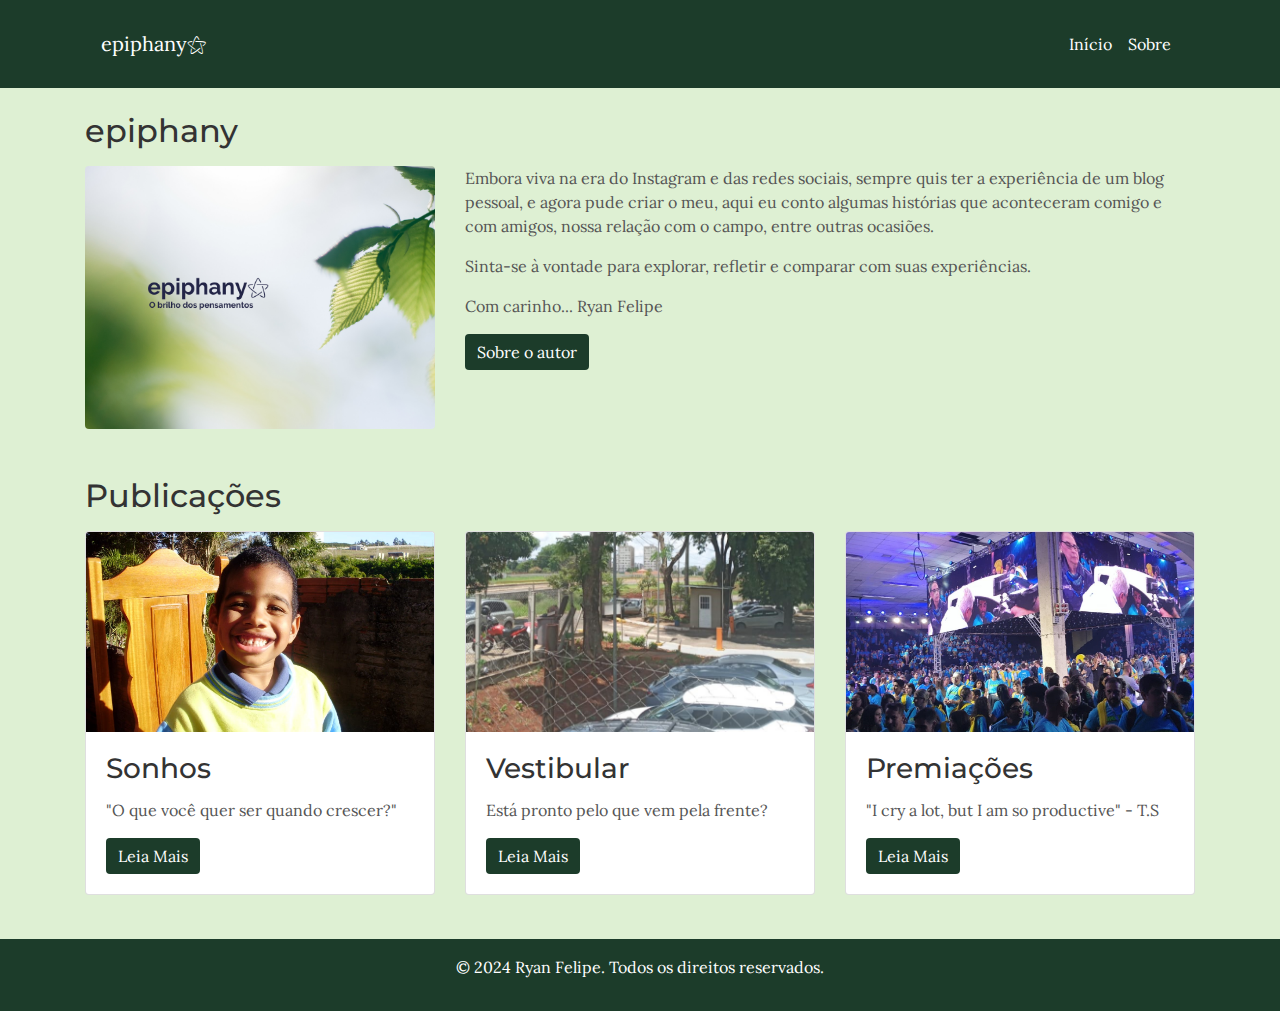
==== index.html @ 69659566 "Adicionando Arquivos" ====
<!DOCTYPE html>
<html lang="pt-br">

<head>
    <meta charset="UTF-8">
    <meta name="viewport" content="width=device-width, initial-scale=1.0">
    <title>epiphany</title>
    <link rel="shortcut icon" href="img/favicon.ico" type="image/x-icon">
    <link rel="stylesheet" href="https://stackpath.bootstrapcdn.com/bootstrap/4.5.2/css/bootstrap.min.css">
    <link rel="stylesheet" href="css/styles.css">
</head>

<body>
    <header class="bg-cabecalho p-3">
        <div class="container">
            <nav class="navbar navbar-expand-lg navbar-dark">
                <a class="navbar-brand text-white" href="index.html">epiphany⚝</a>
                <button class="navbar-toggler" type="button" data-toggle="collapse" data-target="#menuPrincipal"
                    aria-controls="menuPrincipal" aria-expanded="false" aria-label="Toggle navigation">
                    <span class="navbar-toggler-icon"></span>
                </button>
                <div class="collapse navbar-collapse" id="menuPrincipal">
                    <ul class="navbar-nav ml-auto">
                        <li class="nav-item"><a class="nav-link text-white" href="index.html">Início</a></li>
                        <li class="nav-item"><a class="nav-link text-white" href="html/sobre.html">Sobre</a></li>
                    </ul>
                </div>
            </nav>
        </div>
    </header>

    <main class="container mt-4">
        <section class="parte-destaque">
            <h2 class="mb-3">epiphany</h2>
            <div class="row">
                <div class="col-md-4">
                    <img src="img/capainicial.png" alt="Livro de estudos com notebook ao fundo"
                        class="img-fluid rounded">
                </div>
                <div class="col-md-8">
                    <p>Embora viva na era do Instagram e das redes sociais, sempre quis ter a experiência de um blog
                        pessoal, e agora pude criar o meu, aqui eu conto algumas histórias que aconteceram comigo e com
                        amigos, nossa relação com o campo, entre outras ocasiões.</p>
                    <p>Sinta-se à vontade para explorar, refletir e comparar com suas experiências.</p>
                    <p>Com carinho... Ryan Felipe</p>
                    <button class="btn btn-leia-mais"><a href="html/sobre.html">Sobre o autor</a></button>
                </div>
            </div>
        </section>

        <section class="outras-publi mt-5">
            <h2 class="mb-3">Publicações</h2>
            <div class="row">
                <div class="col-md-4">
                    <div class="card publi-card">
                        <img src="img/n1.jpg" alt="Foto do autor quando criança" class="card-img-top">
                        <div class="card-body">
                            <h3 class="card-title">Sonhos</h3>
                            <p class="card-text">"O que você quer ser quando crescer?"</p>
                            <button class="btn btn-leia-mais"><a href="html/sonhos.html">Leia Mais</a></button>
                        </div>
                    </div>
                </div>
                <div class="col-md-4">
                    <div class="card publi-card">
                        <img src="img/n2.jpg" alt="Uma das entradas da Universidade Estadual de Londrina"
                            class="card-img-top">
                        <div class="card-body">
                            <h3 class="card-title">Vestibular</h3>
                            <p class="card-text">Está pronto pelo que vem pela frente?</p>
                            <button class="btn btn-leia-mais"><a href="html/vestibular.html">Leia Mais</a></button>
                        </div>
                    </div>
                </div>
                <div class="col-md-4">
                    <div class="card publi-card">
                        <img src="img/n3.jpg" alt="Cerimonia de premiação Agrinho 2023" class="card-img-top">
                        <div class="card-body">
                            <h3 class="card-title">Premiações</h3>
                            <p class="card-text">"I cry a lot, but I am so productive" - T.S</p>
                            <button class="btn btn-leia-mais"><a href="html/premiacoes.html">Leia Mais</a></button>
                        </div>
                    </div>
                </div>
            </div>
        </section>
    </main>

    <footer class="bg-cabecalho text-white text-center p-3 mt-4">
        <p>&copy; 2024 Ryan Felipe. Todos os direitos reservados.</p>
    </footer>


    <!-- LINK DOS SCRIPTS PARA UTILZAR EFEITOS DO BOOTSTRAP E DO JQUERY -->

    <script src="https://code.jquery.com/jquery-3.5.1.slim.min.js"></script>
    <script src="https://cdn.jsdelivr.net/npm/bootstrap@4.5.2/dist/js/bootstrap.bundle.min.js"></script>
</body>

</html>
---- css/styles.css ----
@import url('https://fonts.googleapis.com/css2?family=Montserrat:wght@400;700&family=Lora:wght@400;700&display=swap');

:root {
    --cor-primaria: #1c3c2a;
    --cor-secundaria: #ffffff;
    --cor-texto: #333333;
    --cor-cabecalho: #1c3c2a;
}

/* GERAIS */

html,
body {
    height: 100%;
    margin: 0;
}


body {
    display: flex;
    flex-direction: column;
    font-family: 'Lora', serif;
    color: var(--cor-texto);
    background-color: #def0d3;
}

main {
    flex: 1;
}

footer {
    background-color: var(--cor-cabecalho);
    color: var(--cor-secundaria);
    text-align: center;
    padding: 10px 0;
}

/* ESTILOS PÁGINA INICIAL */

.bg-cabecalho {
    background-color: var(--cor-cabecalho);
}

h1,
h2,
h3,
h4 {
    margin: 0;
    font-family: 'Montserrat', sans-serif;
}

.parte-destaque p,
.publi-card .card-text {
    color: #555;
}

.btn-leia-mais {
    background-color: var(--cor-primaria);
    color: var(--cor-secundaria);
    border: none;
    transition: background-color 0.3s;
}

.btn-leia-mais:hover {
    background-color: #0d2015;
    color: #fff;
}

.publi-card {
    margin-bottom: 20px;
}

.publi-card .card-img-top {
    height: 200px;
    object-fit: cover;
}

button a {
    color: #fff;
    text-decoration: none;
}

button a:hover {
    color: #fff;
    text-decoration: none;
}


/* ESTILOS DEDICADOS AS PÁGINAS DE NOTÍCIA */

.parte-principal {
    margin-bottom: 30px;
}

.parte-principal h1 {
    font-size: 2rem;
    color: var(--cor-texto);
}

.parte-principal img {
    max-width: 100%;
    height: auto;
    border-radius: 8px;
}

/* Adiciona margem superior ao título "Outras Histórias" */
.sidebar {
    background-color: #f9f9f9;
    padding: 15px;
    border-radius: 8px;
    margin-top: 17%;
}

.sidebar h3 {
    font-size: 1.25rem;
    margin-bottom: 15px;
    text-align: center;
}

.sidebar ul {
    padding-left: 0;
}

.sidebar ul li {
    margin-bottom: 10px;
    text-align: center;
}

.sidebar ul li a {
    color: var(--cor-primaria);
    text-decoration: none;
}

.sidebar ul li a:hover {
    text-decoration: underline;
}

/* ESTILOS DEDICADOS A PÁGINA SOBRE */

.sobre-mim {
    margin-bottom: 30px;
}

.sobre-mim h1 {
    font-size: 2.5rem;
    color: var(--cor-texto);
    margin-bottom: 20px;
}

.sobre-mim h2 {
    font-size: 1.75rem;
    color: var(--cor-texto);
    margin-top: 20px;
    margin-bottom: 10px;
}

.sobre-mim p {
    font-size: 1rem;
    line-height: 1.6;
    color: var(--cor-texto);
}

.sobre-mim img {
    max-width: 100%;
    height: auto;
    border-radius: 50%;
    border: 3px solid var(--cor-primaria);
}
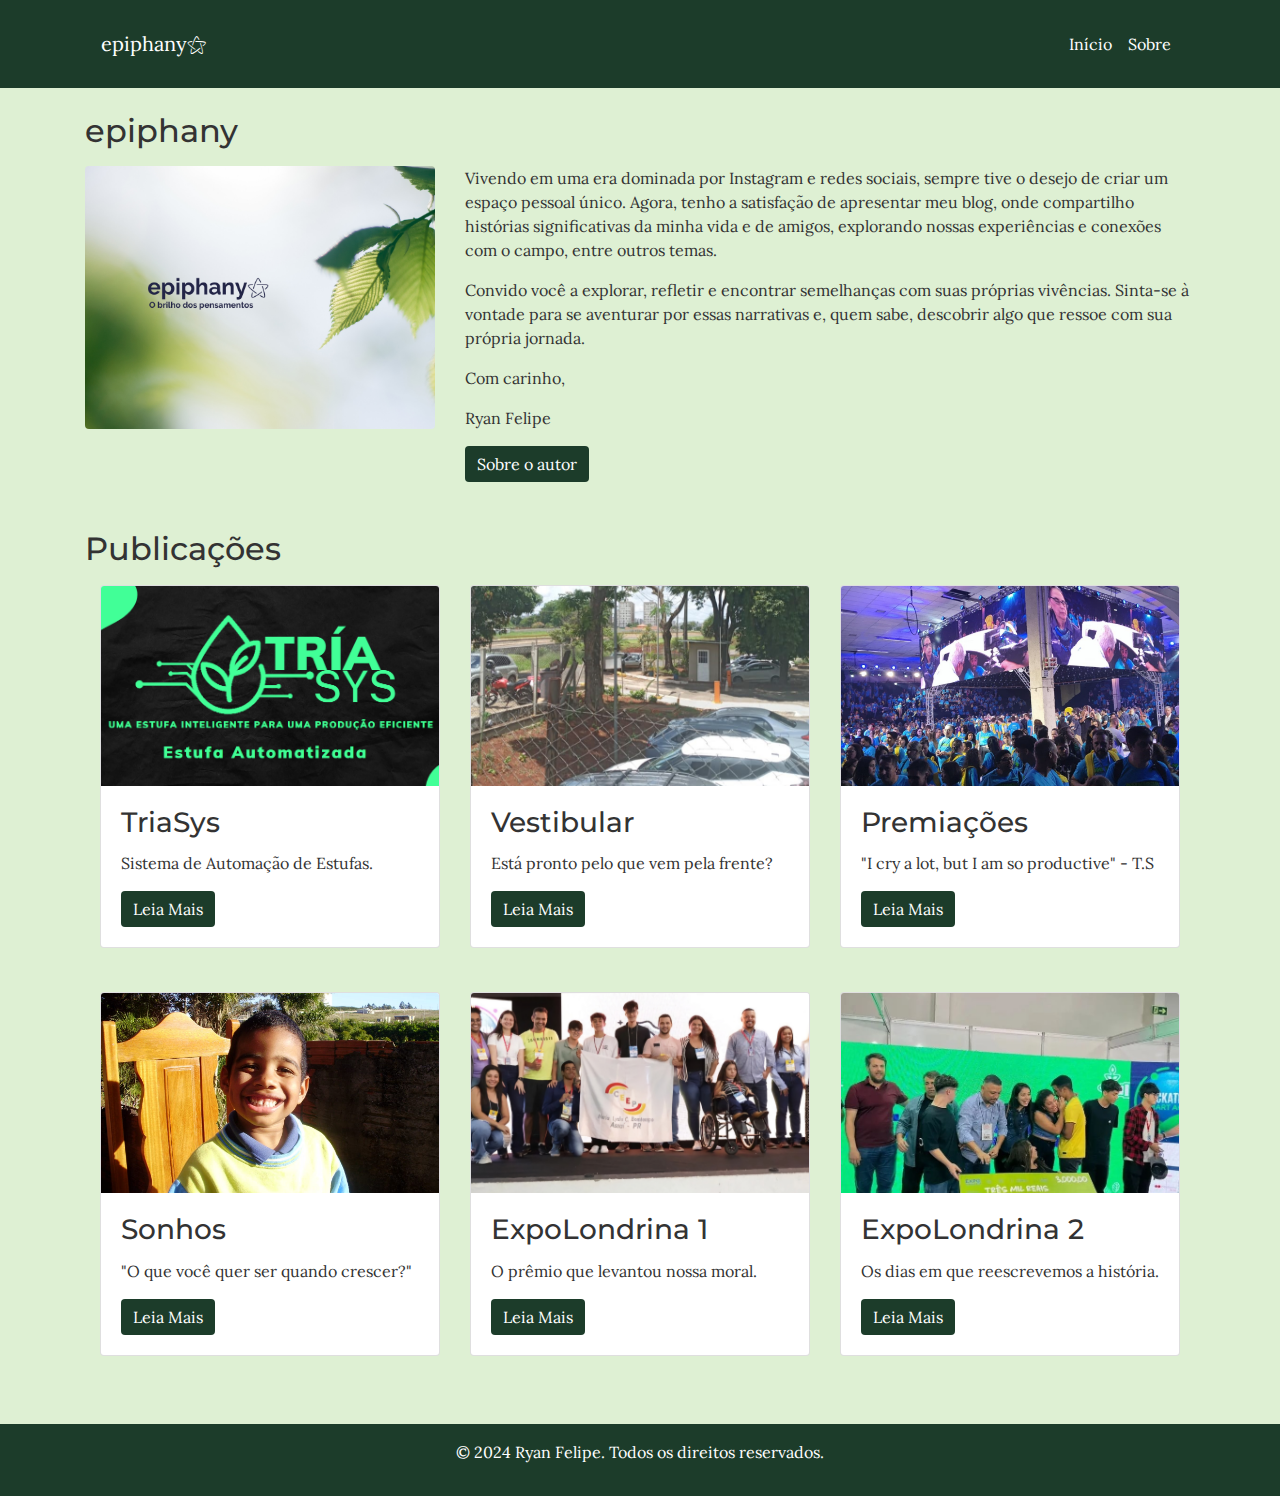
==== commit f455a618: "Subindo versão final" ====
--- a/index.html
+++ b/index.html
@@ -38,11 +38,15 @@
                         class="img-fluid rounded">
                 </div>
                 <div class="col-md-8">
-                    <p>Embora viva na era do Instagram e das redes sociais, sempre quis ter a experiência de um blog
-                        pessoal, e agora pude criar o meu, aqui eu conto algumas histórias que aconteceram comigo e com
-                        amigos, nossa relação com o campo, entre outras ocasiões.</p>
-                    <p>Sinta-se à vontade para explorar, refletir e comparar com suas experiências.</p>
-                    <p>Com carinho... Ryan Felipe</p>
+                    <p>Vivendo em uma era dominada por Instagram e redes sociais, sempre tive o desejo de criar um
+                        espaço pessoal único. Agora, tenho a satisfação de apresentar meu blog, onde compartilho
+                        histórias significativas da minha vida e de amigos, explorando nossas experiências e conexões
+                        com o campo, entre outros temas.</p>
+                    <p>Convido você a explorar, refletir e encontrar semelhanças com suas próprias vivências. Sinta-se à
+                        vontade para se aventurar por essas narrativas e, quem sabe, descobrir algo que ressoe com sua
+                        própria jornada.</p>
+                    <p>Com carinho,</p>
+                    <p>Ryan Felipe</p>
                     <button class="btn btn-leia-mais"><a href="html/sobre.html">Sobre o autor</a></button>
                 </div>
             </div>
@@ -50,51 +54,93 @@
 
         <section class="outras-publi mt-5">
             <h2 class="mb-3">Publicações</h2>
-            <div class="row">
-                <div class="col-md-4">
-                    <div class="card publi-card">
-                        <img src="img/n1.jpg" alt="Foto do autor quando criança" class="card-img-top">
-                        <div class="card-body">
-                            <h3 class="card-title">Sonhos</h3>
-                            <p class="card-text">"O que você quer ser quando crescer?"</p>
-                            <button class="btn btn-leia-mais"><a href="html/sonhos.html">Leia Mais</a></button>
+            <div class="container">
+                <div class="row">
+
+                    <div class="col-md-4 mb-4">
+                        <div class="card publi-card">
+                            <img src="img/n4.png" alt="Foto do autor quando criança" class="card-img-top">
+                            <div class="card-body">
+                                <h3 class="card-title">TriaSys</h3>
+                                <p class="card-text">Sistema de Automação de Estufas.</p>
+                                <button class="btn btn-leia-mais"><a href="html/estufa.html">Leia Mais</a></button>
+                            </div>
+                        </div>
+                    </div>
+
+                    <div class="col-md-4 mb-4">
+                        <div class="card publi-card">
+                            <img src="img/n2.jpg" alt="Uma das entradas da Universidade Estadual de Londrina"
+                                class="card-img-top">
+                            <div class="card-body">
+                                <h3 class="card-title">Vestibular</h3>
+                                <p class="card-text">Está pronto pelo que vem pela frente?</p>
+                                <button class="btn btn-leia-mais"><a href="html/vestibular.html">Leia Mais</a></button>
+                            </div>
+                        </div>
+                    </div>
+
+                    <div class="col-md-4 mb-4">
+                        <div class="card publi-card">
+                            <img src="img/n3.jpg" alt="Cerimonia de premiação Agrinho 2023" class="card-img-top">
+                            <div class="card-body">
+                                <h3 class="card-title">Premiações</h3>
+                                <p class="card-text">"I cry a lot, but I am so productive" - T.S</p>
+                                <button class="btn btn-leia-mais"><a href="html/premiacoes.html">Leia Mais</a></button>
+                            </div>
                         </div>
                     </div>
                 </div>
-                <div class="col-md-4">
-                    <div class="card publi-card">
-                        <img src="img/n2.jpg" alt="Uma das entradas da Universidade Estadual de Londrina"
-                            class="card-img-top">
-                        <div class="card-body">
-                            <h3 class="card-title">Vestibular</h3>
-                            <p class="card-text">Está pronto pelo que vem pela frente?</p>
-                            <button class="btn btn-leia-mais"><a href="html/vestibular.html">Leia Mais</a></button>
+                <div class="row">
+
+                    <div class="col-md-4 mb-4">
+                        <div class="card publi-card">
+                            <img src="img/n1.jpg" alt="Foto do autor quando criança" class="card-img-top">
+                            <div class="card-body">
+                                <h3 class="card-title">Sonhos</h3>
+                                <p class="card-text">"O que você quer ser quando crescer?"</p>
+                                <button class="btn btn-leia-mais"><a href="html/sonhos.html">Leia Mais</a></button>
+                            </div>
                         </div>
                     </div>
-                </div>
-                <div class="col-md-4">
-                    <div class="card publi-card">
-                        <img src="img/n3.jpg" alt="Cerimonia de premiação Agrinho 2023" class="card-img-top">
-                        <div class="card-body">
-                            <h3 class="card-title">Premiações</h3>
-                            <p class="card-text">"I cry a lot, but I am so productive" - T.S</p>
-                            <button class="btn btn-leia-mais"><a href="html/premiacoes.html">Leia Mais</a></button>
+
+                    <div class="col-md-4 mb-4">
+                        <div class="card publi-card">
+                            <img src="img/n5.jpg" alt="Equipe Ceep premiada no Ideathon ExpoLondrina 2023"
+                                class="card-img-top">
+                            <div class="card-body">
+                                <h3 class="card-title">ExpoLondrina 1</h3>
+                                <p class="card-text">O prêmio que levantou nossa moral.</p>
+                                <button class="btn btn-leia-mais"><a href="html/expo.html">Leia Mais</a></button>
+                            </div>
+                        </div>
+                    </div>
+
+                    <div class="col-md-4 mb-4">
+                        <div class="card publi-card">
+                            <img src="img/n6.jpg" alt="Cerimonia de premiação Agrinho 2023" class="card-img-top">
+                            <div class="card-body">
+                                <h3 class="card-title">ExpoLondrina 2</h3>
+                                <p class="card-text">Os dias em que reescrevemos a história.</p>
+                                <button class="btn btn-leia-mais"><a href="html/expo2.html">Leia Mais</a></button>
+                            </div>
                         </div>
                     </div>
                 </div>
             </div>
         </section>
+
     </main>
 
     <footer class="bg-cabecalho text-white text-center p-3 mt-4">
         <p>&copy; 2024 Ryan Felipe. Todos os direitos reservados.</p>
     </footer>
 
-
     <!-- LINK DOS SCRIPTS PARA UTILZAR EFEITOS DO BOOTSTRAP E DO JQUERY -->
 
     <script src="https://code.jquery.com/jquery-3.5.1.slim.min.js"></script>
     <script src="https://cdn.jsdelivr.net/npm/bootstrap@4.5.2/dist/js/bootstrap.bundle.min.js"></script>
+
 </body>
 
 </html>--- a/css/styles.css
+++ b/css/styles.css
@@ -49,11 +49,6 @@
     font-family: 'Montserrat', sans-serif;
 }
 
-.parte-destaque p,
-.publi-card .card-text {
-    color: #555;
-}
-
 .btn-leia-mais {
     background-color: var(--cor-primaria);
     color: var(--cor-secundaria);
@@ -85,7 +80,6 @@
     text-decoration: none;
 }
 
-
 /* ESTILOS DEDICADOS AS PÁGINAS DE NOTÍCIA */
 
 .parte-principal {
@@ -103,7 +97,6 @@
     border-radius: 8px;
 }
 
-/* Adiciona margem superior ao título "Outras Histórias" */
 .sidebar {
     background-color: #f9f9f9;
     padding: 15px;
@@ -133,6 +126,17 @@
 
 .sidebar ul li a:hover {
     text-decoration: underline;
+}
+
+.fundo-diferente {
+    color: #f9f9f9;
+    background-color: #478663;
+    max-width: 400px;
+    width: 100%;
+    margin: 0 auto;
+    margin-bottom: 1%;
+    padding: 15px;
+    border-radius: 8px;
 }
 
 /* ESTILOS DEDICADOS A PÁGINA SOBRE */
